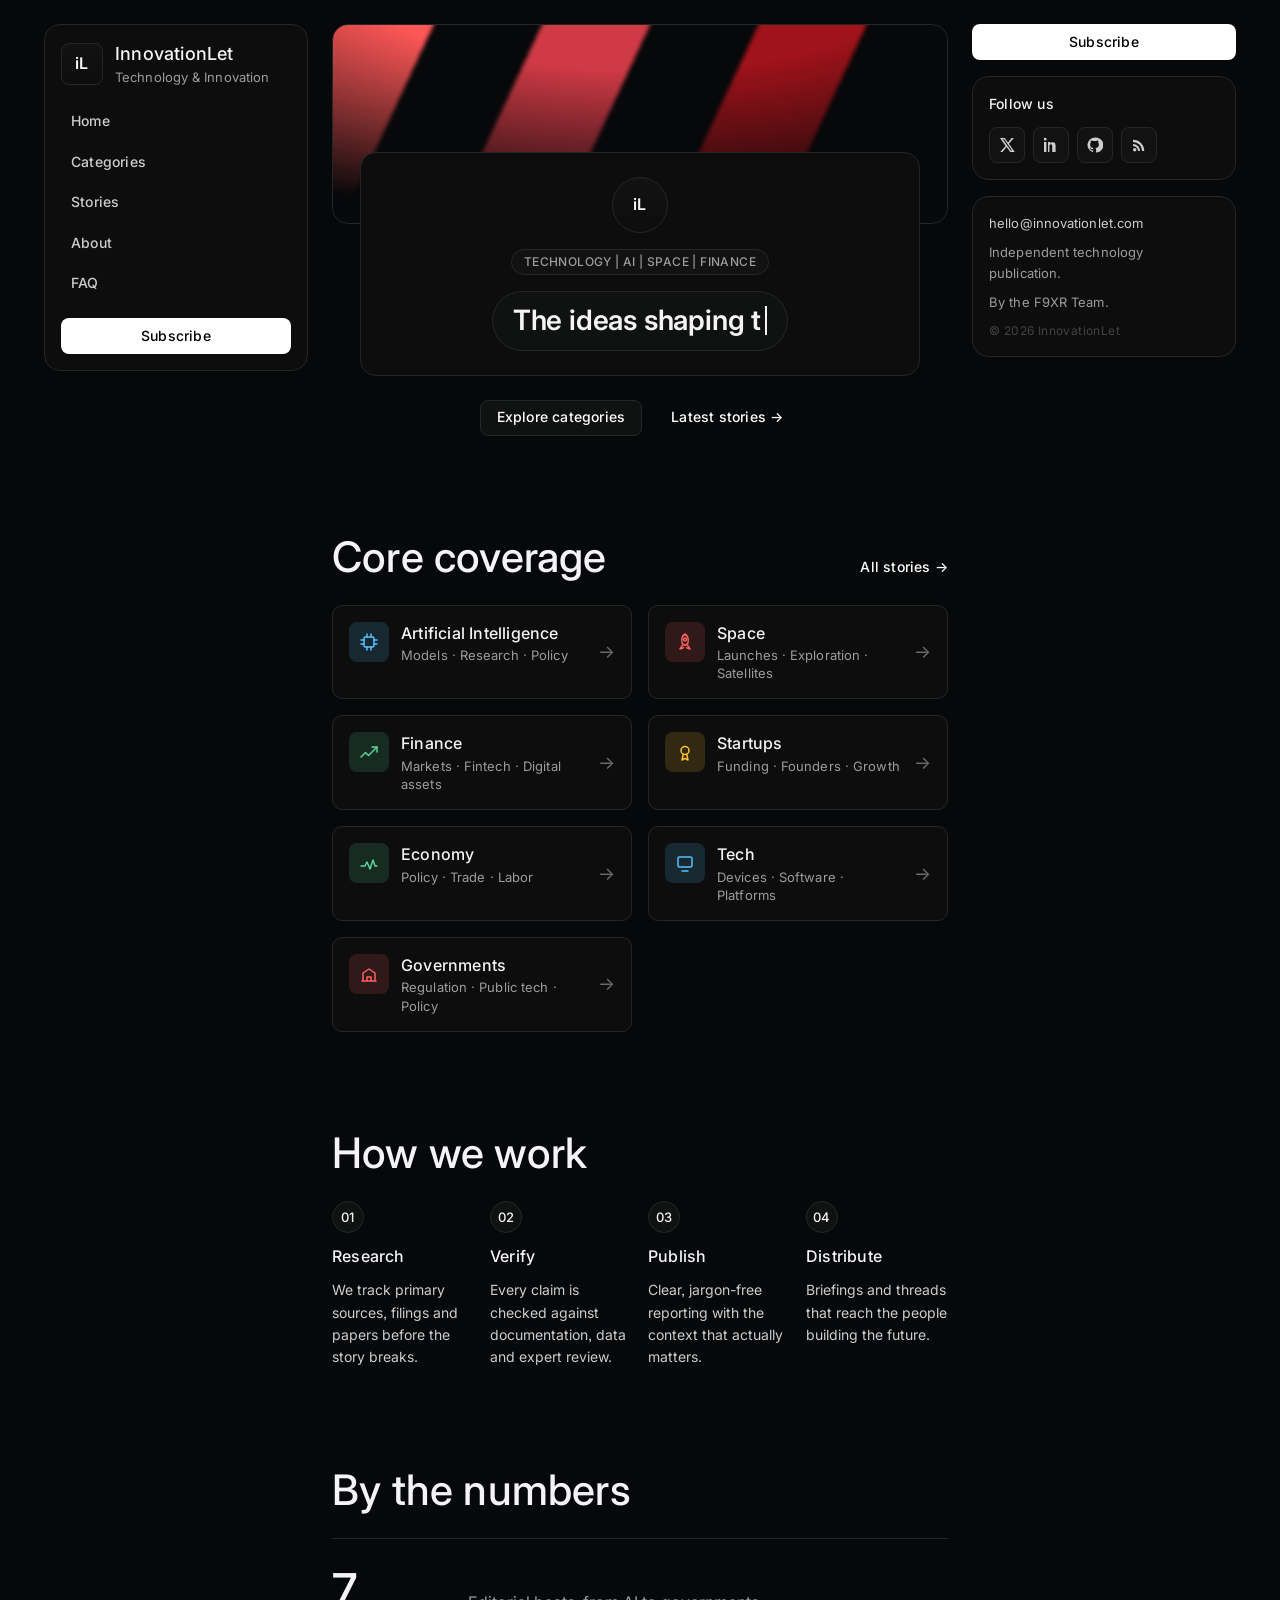
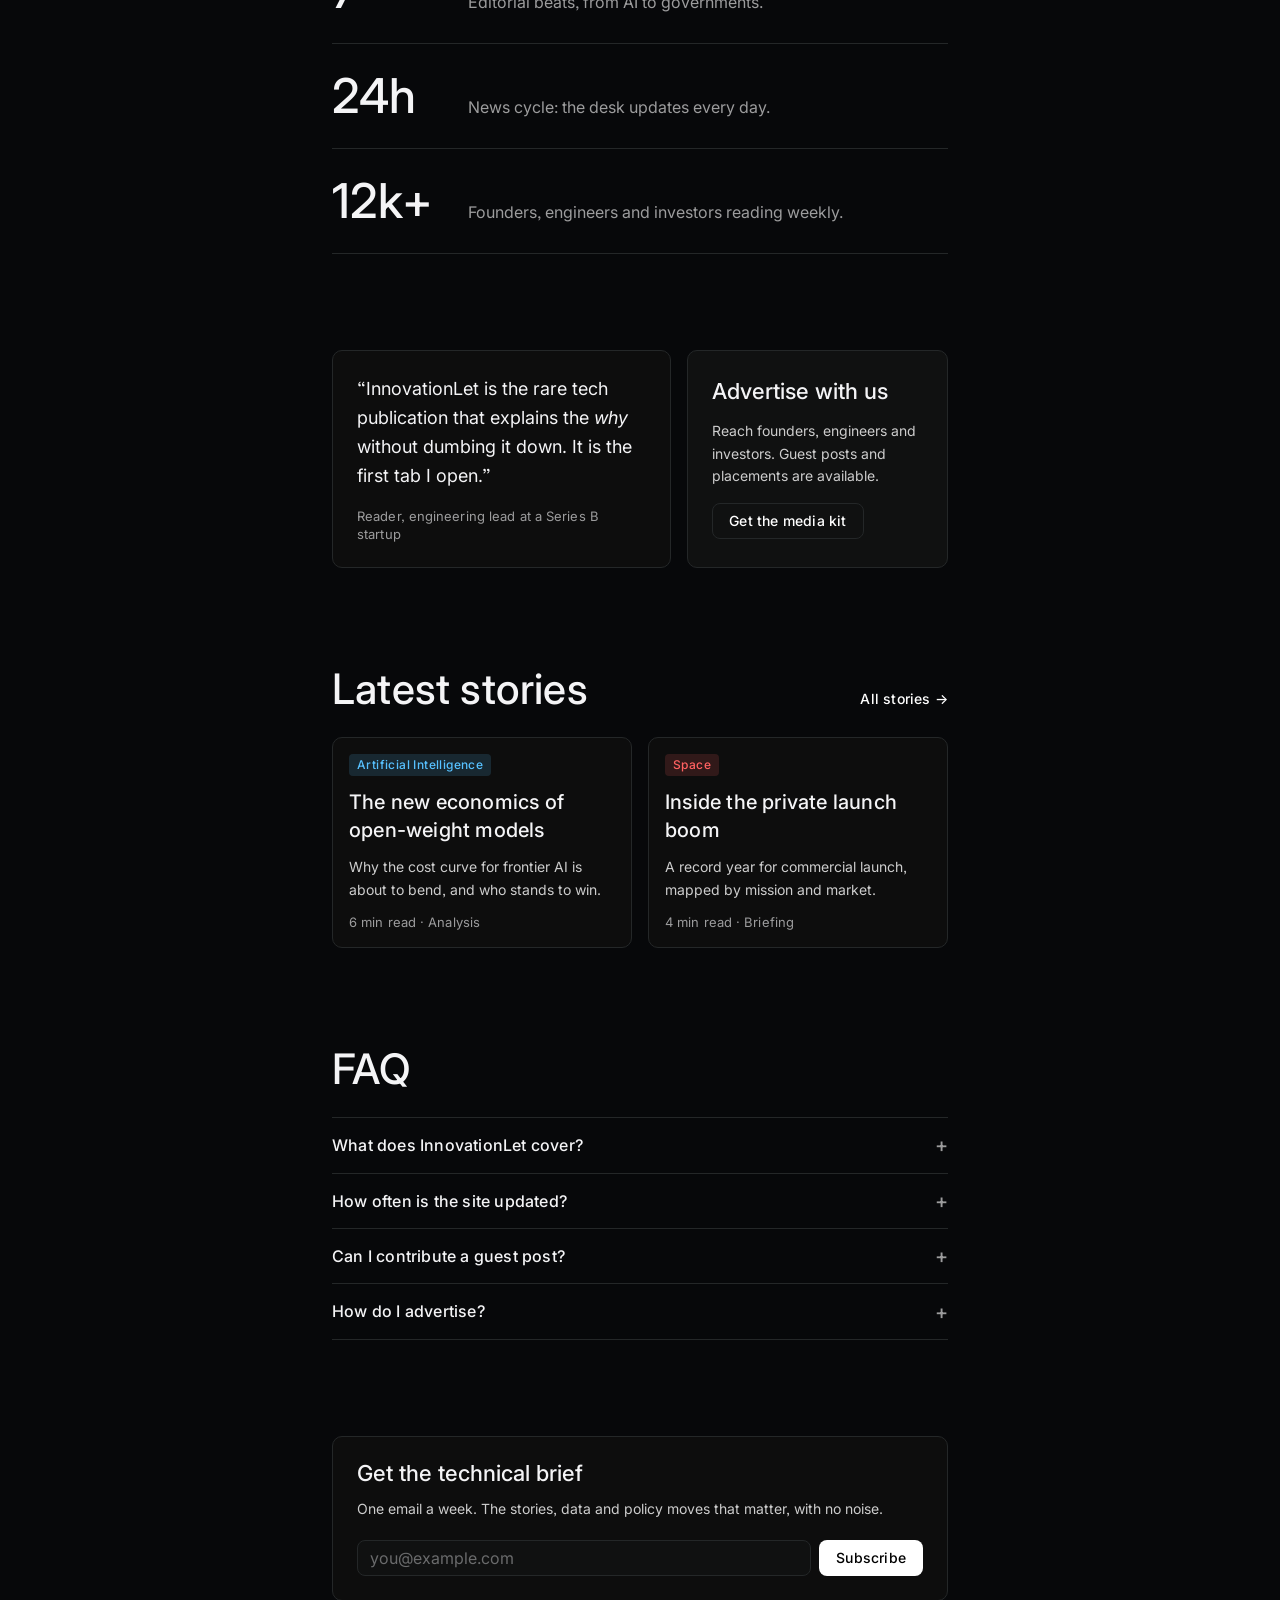
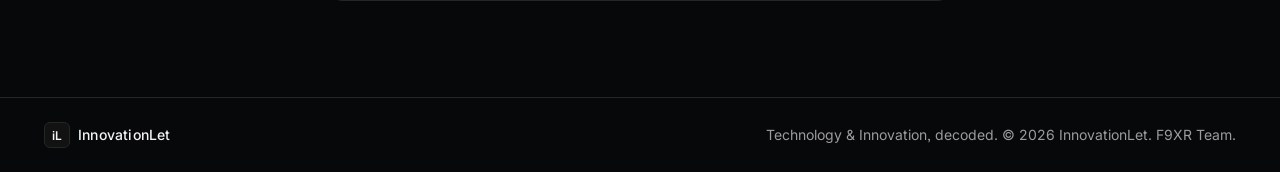
==== index.html @ 9b77375a "Add InnovationLet landing page, dark design system, and site assets" ====
<!DOCTYPE html>
<html lang="en">
<head>
	<meta charset="utf-8">
	<meta name="viewport" content="width=device-width, initial-scale=1">
	<title>InnovationLet | Technology &amp; Innovation, Decoded</title>
	<meta name="description" content="InnovationLet is an independent technology publication covering artificial intelligence, space, finance, startups, economy, tech and governments.">
	<link rel="preconnect" href="https://fonts.googleapis.com">
	<link rel="preconnect" href="https://fonts.gstatic.com" crossorigin>
	<link href="https://fonts.googleapis.com/css2?family=Inter:wght@400;500;600&display=swap" rel="stylesheet">
	<link rel="stylesheet" href="style.css">
</head>
<body>

<div class="wireframe" id="top">

	<!-- LEFT COLUMN -->
	<aside class="col col--left">
		<div class="col__inner">
			<section class="panel brand-card">
				<div class="brand-card__logo">
					<span class="brand-card__mark" aria-hidden="true">iL</span>
					<div>
						<h1 class="brand-card__name">InnovationLet</h1>
						<p class="brand-card__tag">Technology &amp; Innovation</p>
					</div>
				</div>
				<nav class="brand-nav" aria-label="Primary">
					<a href="#top">Home</a>
					<a href="#categories">Categories</a>
					<a href="#stories">Stories</a>
					<a href="#about">About</a>
					<a href="#faq">FAQ</a>
				</nav>
				<a class="btn btn--primary btn--block" href="#subscribe">Subscribe</a>
			</section>
		</div>
	</aside>

	<!-- CENTER COLUMN -->
	<main class="col col--center">

		<section class="hero" aria-label="Introduction">
			<div class="hero__stripe" aria-hidden="true"></div>
			<div class="hero__card">
				<span class="hero__avatar" aria-hidden="true">iL</span>
				<span class="pill pill--eyebrow"><span class="pill__text" id="pill-eyebrow"></span></span>
				<span class="pill pill--title"><span class="pill__text" id="pill-title"></span><span class="caret" aria-hidden="true"></span></span>
			</div>
			<div class="hero__actions">
				<a class="btn btn--tertiary" href="#categories">Explore categories</a>
				<a class="btn btn--secondary" href="#stories">Latest stories &rarr;</a>
			</div>
		</section>

		<section class="section" id="categories">
			<div class="section__head">
				<h2 class="section__title">Core coverage</h2>
				<a class="section__link" href="#stories">All stories &rarr;</a>
			</div>
			<div class="cat-grid">

				<a class="cat-card" href="/artificialintelligence">
					<span class="cat-card__icon" data-accent="blue" aria-hidden="true">
						<svg width="20" height="20" viewBox="0 0 20 20" fill="none" stroke="currentColor" stroke-width="1.5" stroke-linecap="round" stroke-linejoin="round"><rect x="5" y="5" width="10" height="10" rx="1.5"/><path d="M8 2v3M12 2v3M8 15v3M12 15v3M2 8h3M2 12h3M15 8h3M15 12h3"/></svg>
					</span>
					<span class="cat-card__body">
						<span class="cat-card__name">Artificial Intelligence</span>
						<span class="cat-card__meta">Models &middot; Research &middot; Policy</span>
					</span>
					<span class="cat-card__arrow" aria-hidden="true">&rarr;</span>
				</a>

				<a class="cat-card" href="/space">
					<span class="cat-card__icon" data-accent="red" aria-hidden="true">
						<svg width="20" height="20" viewBox="0 0 20 20" fill="none" stroke="currentColor" stroke-width="1.5" stroke-linecap="round" stroke-linejoin="round"><path d="M10 2c2.8 1.8 3.8 5.6 2.8 9.4L10 13.6 7.2 11.4C6.2 7.6 7.2 3.8 10 2z"/><path d="M7.5 13.2 5 17l3.4-1.2M12.5 13.2 15 17l-3.4-1.2"/><circle cx="10" cy="7.5" r="1.4"/></svg>
					</span>
					<span class="cat-card__body">
						<span class="cat-card__name">Space</span>
						<span class="cat-card__meta">Launches &middot; Exploration &middot; Satellites</span>
					</span>
					<span class="cat-card__arrow" aria-hidden="true">&rarr;</span>
				</a>

				<a class="cat-card" href="/finance">
					<span class="cat-card__icon" data-accent="green" aria-hidden="true">
						<svg width="20" height="20" viewBox="0 0 20 20" fill="none" stroke="currentColor" stroke-width="1.5" stroke-linecap="round" stroke-linejoin="round"><path d="M2 15l4.5-4.5 3 3L18 5"/><path d="M13 5h5v5"/></svg>
					</span>
					<span class="cat-card__body">
						<span class="cat-card__name">Finance</span>
						<span class="cat-card__meta">Markets &middot; Fintech &middot; Digital assets</span>
					</span>
					<span class="cat-card__arrow" aria-hidden="true">&rarr;</span>
				</a>

				<a class="cat-card" href="/startups">
					<span class="cat-card__icon" data-accent="yellow" aria-hidden="true">
						<svg width="20" height="20" viewBox="0 0 20 20" fill="none" stroke="currentColor" stroke-width="1.5" stroke-linecap="round" stroke-linejoin="round"><circle cx="10" cy="8.5" r="4"/><path d="M8.2 12.4 7 18l3-1.6L13 18l-1.2-5.6"/></svg>
					</span>
					<span class="cat-card__body">
						<span class="cat-card__name">Startups</span>
						<span class="cat-card__meta">Funding &middot; Founders &middot; Growth</span>
					</span>
					<span class="cat-card__arrow" aria-hidden="true">&rarr;</span>
				</a>

				<a class="cat-card" href="/ecomomy">
					<span class="cat-card__icon" data-accent="green" aria-hidden="true">
						<svg width="20" height="20" viewBox="0 0 20 20" fill="none" stroke="currentColor" stroke-width="1.5" stroke-linecap="round" stroke-linejoin="round"><path d="M2 13h4l2-4 3 7 3-9 2 6h2"/></svg>
					</span>
					<span class="cat-card__body">
						<span class="cat-card__name">Economy</span>
						<span class="cat-card__meta">Policy &middot; Trade &middot; Labor</span>
					</span>
					<span class="cat-card__arrow" aria-hidden="true">&rarr;</span>
				</a>

				<a class="cat-card" href="/tech">
					<span class="cat-card__icon" data-accent="blue" aria-hidden="true">
						<svg width="20" height="20" viewBox="0 0 20 20" fill="none" stroke="currentColor" stroke-width="1.5" stroke-linecap="round" stroke-linejoin="round"><rect x="3" y="4" width="14" height="10" rx="1.5"/><path d="M7 18h6"/></svg>
					</span>
					<span class="cat-card__body">
						<span class="cat-card__name">Tech</span>
						<span class="cat-card__meta">Devices &middot; Software &middot; Platforms</span>
					</span>
					<span class="cat-card__arrow" aria-hidden="true">&rarr;</span>
				</a>

				<a class="cat-card" href="/goverments">
					<span class="cat-card__icon" data-accent="red" aria-hidden="true">
						<svg width="20" height="20" viewBox="0 0 20 20" fill="none" stroke="currentColor" stroke-width="1.5" stroke-linecap="round" stroke-linejoin="round"><path d="M3 17h14M4 17V9l6-4 6 4v8M8 17v-4h4v4"/></svg>
					</span>
					<span class="cat-card__body">
						<span class="cat-card__name">Governments</span>
						<span class="cat-card__meta">Regulation &middot; Public tech &middot; Policy</span>
					</span>
					<span class="cat-card__arrow" aria-hidden="true">&rarr;</span>
				</a>

			</div>
		</section>

		<section class="section" id="about">
			<div class="section__head">
				<h2 class="section__title">How we work</h2>
			</div>
			<ol class="steps">
				<li>
					<span class="steps__n">01</span>
					<h3>Research</h3>
					<p>We track primary sources, filings and papers before the story breaks.</p>
				</li>
				<li>
					<span class="steps__n">02</span>
					<h3>Verify</h3>
					<p>Every claim is checked against documentation, data and expert review.</p>
				</li>
				<li>
					<span class="steps__n">03</span>
					<h3>Publish</h3>
					<p>Clear, jargon-free reporting with the context that actually matters.</p>
				</li>
				<li>
					<span class="steps__n">04</span>
					<h3>Distribute</h3>
					<p>Briefings and threads that reach the people building the future.</p>
				</li>
			</ol>
		</section>

		<section class="section">
			<div class="section__head">
				<h2 class="section__title">By the numbers</h2>
			</div>
			<div class="stats">
				<div class="stats__row">
					<span class="stats__num">7</span>
					<span class="stats__label">Editorial beats, from AI to governments.</span>
				</div>
				<div class="stats__row">
					<span class="stats__num">24h</span>
					<span class="stats__label">News cycle: the desk updates every day.</span>
				</div>
				<div class="stats__row">
					<span class="stats__num">12k+</span>
					<span class="stats__label">Founders, engineers and investors reading weekly.</span>
				</div>
			</div>
		</section>

		<section class="section">
			<div class="split">
				<figure class="quote-card">
					<blockquote>&ldquo;InnovationLet is the rare tech publication that explains the <em>why</em> without dumbing it down. It is the first tab I open.&rdquo;</blockquote>
					<figcaption>Reader, engineering lead at a Series B startup</figcaption>
				</figure>
				<div class="cta-card">
					<h3>Advertise with us</h3>
					<p>Reach founders, engineers and investors. Guest posts and placements are available.</p>
					<a class="btn btn--tertiary" href="mailto:hello@innovationlet.com">Get the media kit</a>
				</div>
			</div>
		</section>

		<section class="section" id="stories">
			<div class="section__head">
				<h2 class="section__title">Latest stories</h2>
				<a class="section__link" href="#top">All stories &rarr;</a>
			</div>
			<div class="post-grid">

				<a class="post-card" href="#stories">
					<span class="post-card__tag tag--blue">Artificial Intelligence</span>
					<h3>The new economics of open-weight models</h3>
					<p>Why the cost curve for frontier AI is about to bend, and who stands to win.</p>
					<span class="post-card__meta">6 min read &middot; Analysis</span>
				</a>

				<a class="post-card" href="#stories">
					<span class="post-card__tag tag--red">Space</span>
					<h3>Inside the private launch boom</h3>
					<p>A record year for commercial launch, mapped by mission and market.</p>
					<span class="post-card__meta">4 min read &middot; Briefing</span>
				</a>

			</div>
		</section>

		<section class="section" id="faq">
			<div class="section__head">
				<h2 class="section__title">FAQ</h2>
			</div>
			<div class="faq">
				<details>
					<summary>What does InnovationLet cover?</summary>
					<p>Seven beats: artificial intelligence, space, finance, startups, economy, tech and governments. Every story is filed under one of them.</p>
				</details>
				<details>
					<summary>How often is the site updated?</summary>
					<p>The desk publishes daily, with a longer weekly brief delivered to subscribers.</p>
				</details>
				<details>
					<summary>Can I contribute a guest post?</summary>
					<p>Yes. Pitch the editorial desk at hello@innovationlet.com and submissions are reviewed weekly.</p>
				</details>
				<details>
					<summary>How do I advertise?</summary>
					<p>Request the media kit and we will follow up with placements, audience data and rates.</p>
				</details>
			</div>
		</section>

		<section class="section" id="subscribe">
			<div class="newsletter">
				<h3>Get the technical brief</h3>
				<p>One email a week. The stories, data and policy moves that matter, with no noise.</p>
				<form class="newsletter__form" action="#" method="post">
					<input class="input" type="email" name="email" placeholder="you@example.com" aria-label="Email address" required>
					<button class="btn btn--primary" type="submit">Subscribe</button>
				</form>
			</div>
		</section>

	</main>

	<!-- RIGHT COLUMN -->
	<aside class="col col--right">
		<div class="col__inner">
			<a class="btn btn--primary btn--block" href="#subscribe">Subscribe</a>

			<section class="panel follow-card">
				<h3>Follow us</h3>
				<div class="socials">
					<a href="#" aria-label="X">
						<svg width="16" height="16" viewBox="0 0 16 16" fill="currentColor"><path d="M12.6 1h2.3L9.9 6.7 15.8 15h-4.6l-3.6-4.9L3.5 15H1.2l5.4-6.1L1 1h4.7l3.3 4.5L12.6 1zm-.8 12.6h1.3L5.2 2.3H3.8l8 11.3z"/></svg>
					</a>
					<a href="#" aria-label="LinkedIn">
						<svg width="16" height="16" viewBox="0 0 16 16" fill="currentColor"><path d="M3.6 2.2a1.4 1.4 0 1 1-2.8 0 1.4 1.4 0 0 1 2.8 0zM1 5h2.4v10H1V5zm4 0h2.3v1.4h.1c.3-.6 1.1-1.2 2.3-1.2 2.5 0 2.9 1.6 2.9 3.7V15H9.2V9.4c0-1 0-2.2-1.3-2.2s-1.5 1-1.5 2.1V15H5V5z"/></svg>
					</a>
					<a href="#" aria-label="GitHub">
						<svg width="16" height="16" viewBox="0 0 16 16" fill="currentColor"><path d="M8 .5a7.5 7.5 0 0 0-2.4 14.6c.4.1.5-.2.5-.4v-1.4c-2.1.5-2.6-1-2.6-1-.3-.9-.8-1.1-.8-1.1-.7-.5 0-.5 0-.5.7 0 1.1.7 1.1.7.7 1.2 1.8.8 2.2.6.1-.5.3-.8.5-1-1.7-.2-3.4-.8-3.4-3.6 0-.8.3-1.5.7-2 0-.2-.3-.9.1-2 0 0 .7-.2 2.2.7a5.2 5.2 0 0 1 2.8 0c1.5-.9 2.2-.7 2.2-.7.4 1.1.1 1.8.1 2 .4.5.7 1.2.7 2 0 2.8-1.7 3.4-3.4 3.6.3.3.6.9.6 1.7v2.5c0 .2.1.5.5.4A7.5 7.5 0 0 0 8 .5z"/></svg>
					</a>
					<a href="#" aria-label="RSS">
						<svg width="16" height="16" viewBox="0 0 16 16" fill="currentColor"><path d="M2 2.8a11.2 11.2 0 0 1 11.2 11.2h-2.1A9.1 9.1 0 0 0 2 4.9V2.8zm0 4.1A7.3 7.3 0 0 1 9.1 14H7A5.2 5.2 0 0 0 2 8.9V6.9zM3.7 11a1.7 1.7 0 1 1 0 3.4 1.7 1.7 0 0 1 0-3.4z"/></svg>
					</a>
				</div>
			</section>

			<section class="panel info-card">
				<p><a href="mailto:hello@innovationlet.com">hello@innovationlet.com</a></p>
				<p>Independent technology publication.</p>
				<p>By the F9XR Team.</p>
				<p class="credits">&copy; 2026 InnovationLet</p>
			</section>
		</div>
	</aside>

</div>

<footer class="site-foot">
	<div class="site-foot__row">
		<span class="brand-inline"><b aria-hidden="true">iL</b> InnovationLet</span>
		<span>Technology &amp; Innovation, decoded. &copy; 2026 InnovationLet. F9XR Team.</span>
	</div>
</footer>

<script>
(function () {
	var eyebrow = document.getElementById("pill-eyebrow");
	var title = document.getElementById("pill-title");
	if (!eyebrow || !title) return;

	function type(el, text, speed) {
		return new Promise(function (resolve) {
			var i = 0;
			(function step() {
				el.textContent = text.slice(0, ++i);
				if (i < text.length) {
					setTimeout(step, speed);
				} else {
					resolve();
				}
			})();
		});
	}

	var scripts = [
		[eyebrow, "Technology | AI | Space | Finance", 34],
		[title, "The ideas shaping tomorrow, decoded.", 44]
	];

	var reduced = window.matchMedia("(prefers-reduced-motion: reduce)").matches;

	if (reduced) {
		eyebrow.textContent = scripts[0][1];
		title.textContent = scripts[1][1];
		return;
	}

	(function run(i) {
		if (i >= scripts.length) return;
		type(scripts[i][0], scripts[i][1], scripts[i][2]).then(function () {
			run(i + 1);
		});
	})(0);
})();
</script>

</body>
</html>
---- style.css ----
/* ==========================================================================
   InnovationLet — 3-column wireframe, recoloured to the DESIGN.md system.
   Dark-only. Surface ladder + hairlines carry depth (no drop shadows).
   Inter with ss03 enabled site-wide.
   ========================================================================== */

:root {
	/* Brand & accent */
	--primary: #ffffff;
	--primary-pressed: #e8e8e8;
	--on-primary: #000000;

	/* Surface ladder */
	--canvas: #07080a;
	--surface: #0d0d0d;
	--surface-elevated: #101111;
	--surface-card: #121212;
	--button-fg: #18191a;

	/* Lines */
	--hairline: #242728;
	--hairline-soft: rgba(255, 255, 255, 0.08);
	--hairline-strong: rgba(255, 255, 255, 0.16);

	/* Text */
	--ink: #f4f4f6;
	--body: #cdcdcd;
	--charcoal: #d3d3d4;
	--mute: #9c9c9d;
	--ash: #6a6b6c;
	--stone: #434345;
	--on-dark: #ffffff;
	--on-dark-mute: rgba(255, 255, 255, 0.72);

	/* Semantic accents (illustrations only) */
	--accent-blue: #57c1ff;
	--accent-blue-soft: rgba(87, 193, 255, 0.15);
	--accent-red: #ff6161;
	--accent-red-soft: rgba(255, 97, 97, 0.15);
	--accent-green: #59d499;
	--accent-green-soft: rgba(89, 212, 153, 0.15);
	--accent-yellow: #ffc533;
	--accent-yellow-soft: rgba(255, 197, 51, 0.15);

	/* Gradients */
	--stripe-start: #ff5757;
	--stripe-end: #a1131a;
	--key-bg-start: #121212;
	--key-bg-end: #0d0d0d;

	/* Radius */
	--r-xs: 4px;
	--r-sm: 6px;
	--r-md: 8px;
	--r-lg: 10px;
	--r-xl: 16px;
	--r-full: 9999px;

	/* Spacing */
	--s-xxs: 2px;
	--s-xs: 4px;
	--s-sm: 8px;
	--s-md: 12px;
	--s-lg: 16px;
	--s-xl: 24px;
	--s-xxl: 32px;
	--s-section: 96px;

	--max: 1240px;
	--ss03: "calt", "kern", "liga", "ss03";
}

*,
*::before,
*::after {
	box-sizing: border-box;
}

html {
	scroll-behavior: smooth;
}

body {
	margin: 0;
	background: var(--canvas);
	color: var(--body);
	font-family: "Inter", system-ui, -apple-system, "Segoe UI", Roboto, sans-serif;
	font-size: 16px;
	font-weight: 400;
	line-height: 1.6;
	font-feature-settings: var(--ss03);
	-webkit-font-smoothing: antialiased;
	text-rendering: optimizeLegibility;
}

img,
svg {
	display: block;
	max-width: 100%;
}

a {
	color: inherit;
}

::selection {
	background: var(--primary);
	color: var(--on-primary);
}

/* --------------------------------------------------------------------------
   Wireframe grid
   -------------------------------------------------------------------------- */
.wireframe {
	max-width: var(--max);
	margin: 0 auto;
	padding: var(--s-xl) 24px 0;
	display: grid;
	grid-template-columns: 264px minmax(0, 1fr) 264px;
	gap: var(--s-xl);
	align-items: start;
}

.col__inner {
	position: sticky;
	top: var(--s-xl);
	display: flex;
	flex-direction: column;
	gap: var(--s-lg);
}

.panel {
	background: var(--surface);
	border: 1px solid var(--hairline);
	border-radius: var(--r-xl);
	padding: var(--s-lg);
}

/* --------------------------------------------------------------------------
   Buttons
   -------------------------------------------------------------------------- */
.btn {
	display: inline-flex;
	align-items: center;
	justify-content: center;
	gap: var(--s-sm);
	height: 36px;
	padding: 8px 16px;
	border: 1px solid transparent;
	border-radius: var(--r-md);
	font-family: inherit;
	font-size: 14px;
	font-weight: 500;
	line-height: 1.6;
	letter-spacing: 0.2px;
	text-decoration: none;
	cursor: pointer;
	transition: background 0.15s ease, border-color 0.15s ease, color 0.15s ease;
}

.btn--primary {
	background: var(--primary);
	color: var(--on-primary);
}

.btn--primary:hover {
	background: var(--primary-pressed);
}

.btn--secondary {
	background: transparent;
	color: var(--on-dark);
}

.btn--secondary:hover {
	background: var(--surface-elevated);
}

.btn--tertiary {
	background: var(--surface-elevated);
	color: var(--on-dark);
	border-color: var(--hairline);
}

.btn--tertiary:hover {
	border-color: var(--hairline-strong);
}

.btn--block {
	width: 100%;
}

/* --------------------------------------------------------------------------
   Left column — brand card
   -------------------------------------------------------------------------- */
.brand-card {
	display: flex;
	flex-direction: column;
	gap: var(--s-lg);
}

.brand-card__logo {
	display: flex;
	align-items: center;
	gap: var(--s-md);
}

.brand-card__mark {
	flex: 0 0 auto;
	width: 42px;
	height: 42px;
	border-radius: var(--r-md);
	background: linear-gradient(180deg, var(--key-bg-start), var(--key-bg-end));
	border: 1px solid var(--hairline);
	display: grid;
	place-items: center;
	color: var(--ink);
	font-size: 16px;
	font-weight: 600;
	letter-spacing: 0.2px;
}

.brand-card__name {
	margin: 0;
	color: var(--ink);
	font-size: 18px;
	font-weight: 500;
	line-height: 1.4;
	letter-spacing: 0.2px;
}

.brand-card__tag {
	margin: 2px 0 0;
	color: var(--mute);
	font-size: 13px;
	line-height: 1.4;
	letter-spacing: 0.1px;
}

.brand-nav {
	display: flex;
	flex-direction: column;
	gap: var(--s-xxs);
}

.brand-nav a {
	padding: 8px 10px;
	border-radius: var(--r-sm);
	color: var(--body);
	font-size: 14px;
	font-weight: 500;
	line-height: 1.6;
	letter-spacing: 0.2px;
	text-decoration: none;
	transition: background 0.15s ease, color 0.15s ease;
}

.brand-nav a:hover {
	background: var(--surface-card);
	color: var(--on-dark);
}

/* --------------------------------------------------------------------------
   Hero
   -------------------------------------------------------------------------- */
.hero {
	display: flex;
	flex-direction: column;
}

.hero__stripe {
	height: 200px;
	border-radius: var(--r-xl);
	border: 1px solid var(--hairline);
	background: var(--canvas);
	position: relative;
	overflow: hidden;
}

.hero__stripe::before {
	content: "";
	position: absolute;
	inset: -40% -10%;
	background: linear-gradient(
		115deg,
		transparent 8%,
		var(--stripe-start) 8% 22%,
		transparent 22% 34%,
		#cf3a45 34% 46%,
		transparent 46% 58%,
		var(--stripe-end) 58% 70%,
		transparent 70%
	);
	filter: blur(2px);
	-webkit-mask-image: radial-gradient(120% 100% at 50% 0%, #000 35%, transparent 78%);
	mask-image: radial-gradient(120% 100% at 50% 0%, #000 35%, transparent 78%);
}

.hero__card {
	position: relative;
	margin: -72px auto 0;
	width: min(560px, 100%);
	background: var(--surface);
	border: 1px solid var(--hairline);
	border-radius: var(--r-xl);
	padding: var(--s-xl);
	display: flex;
	flex-direction: column;
	align-items: center;
	gap: var(--s-lg);
	text-align: center;
}

.hero__avatar {
	width: 56px;
	height: 56px;
	border-radius: var(--r-full);
	background: linear-gradient(180deg, var(--key-bg-start), var(--key-bg-end));
	border: 1px solid var(--hairline);
	display: grid;
	place-items: center;
	color: var(--ink);
	font-size: 16px;
	font-weight: 600;
	letter-spacing: 0.2px;
}

.pill {
	display: inline-flex;
	align-items: center;
	border: 1px solid var(--hairline);
	border-radius: var(--r-full);
	font-feature-settings: var(--ss03);
}

.pill--eyebrow {
	height: 26px;
	padding: 2px 12px;
	background: var(--surface-card);
	color: var(--mute);
	font-size: 12px;
	font-weight: 500;
	line-height: 1.5;
	letter-spacing: 0.4px;
	text-transform: uppercase;
}

.pill--title {
	min-height: 56px;
	max-width: 100%;
	padding: 12px 20px;
	background: var(--surface-elevated);
	color: var(--ink);
	font-size: clamp(20px, 2.6vw, 28px);
	font-weight: 600;
	line-height: 1.2;
	letter-spacing: -0.2px;
	justify-content: center;
}

.caret {
	display: inline-block;
	width: 2px;
	height: 1.05em;
	margin-left: 4px;
	background: var(--ink);
	vertical-align: -0.18em;
	animation: blink 1s steps(1) infinite;
}

@keyframes blink {
	50% {
		opacity: 0;
	}
}

.hero__actions {
	display: flex;
	flex-wrap: wrap;
	justify-content: center;
	gap: var(--s-md);
	margin-top: var(--s-xl);
}

/* --------------------------------------------------------------------------
   Sections
   -------------------------------------------------------------------------- */
.section {
	padding-top: var(--s-section);
}

.section__head {
	display: flex;
	align-items: baseline;
	justify-content: space-between;
	gap: var(--s-lg);
	margin-bottom: var(--s-xl);
}

.section__title {
	margin: 0;
	color: var(--ink);
	font-size: clamp(30px, 4vw, 42px);
	font-weight: 500;
	line-height: 1.17;
	letter-spacing: 0.2px;
}

.section__link {
	color: var(--on-dark);
	font-size: 14px;
	font-weight: 500;
	line-height: 1.6;
	letter-spacing: 0.2px;
	text-decoration: none;
	white-space: nowrap;
}

.section__link:hover {
	color: var(--on-dark-mute);
}

/* Category grid */
.cat-grid {
	display: grid;
	grid-template-columns: repeat(2, minmax(0, 1fr));
	gap: var(--s-lg);
}

.cat-card {
	display: flex;
	align-items: flex-start;
	gap: var(--s-md);
	padding: var(--s-lg);
	background: var(--surface);
	border: 1px solid var(--hairline);
	border-radius: var(--r-lg);
	text-decoration: none;
	transition: border-color 0.15s ease, background 0.15s ease;
}

.cat-card:hover {
	border-color: var(--hairline-strong);
	background: var(--surface-elevated);
}

.cat-card__icon {
	flex: 0 0 auto;
	width: 40px;
	height: 40px;
	border-radius: var(--r-md);
	display: grid;
	place-items: center;
}

.cat-card__icon[data-accent="blue"] {
	background: var(--accent-blue-soft);
	color: var(--accent-blue);
}

.cat-card__icon[data-accent="red"] {
	background: var(--accent-red-soft);
	color: var(--accent-red);
}

.cat-card__icon[data-accent="green"] {
	background: var(--accent-green-soft);
	color: var(--accent-green);
}

.cat-card__icon[data-accent="yellow"] {
	background: var(--accent-yellow-soft);
	color: var(--accent-yellow);
}

.cat-card__body {
	display: flex;
	flex-direction: column;
	gap: var(--s-xxs);
	min-width: 0;
}

.cat-card__name {
	color: var(--ink);
	font-size: 16px;
	font-weight: 500;
	line-height: 1.4;
	letter-spacing: 0.2px;
}

.cat-card__meta {
	color: var(--mute);
	font-size: 13px;
	line-height: 1.4;
	letter-spacing: 0.1px;
}

.cat-card__arrow {
	margin-left: auto;
	align-self: center;
	color: var(--ash);
	font-size: 18px;
	line-height: 1;
	transition: transform 0.15s ease, color 0.15s ease;
}

.cat-card:hover .cat-card__arrow {
	color: var(--on-dark);
	transform: translateX(3px);
}

/* Steps */
.steps {
	list-style: none;
	margin: 0;
	padding: 0;
	display: grid;
	grid-template-columns: repeat(4, minmax(0, 1fr));
	gap: var(--s-lg);
}

.steps li {
	display: flex;
	flex-direction: column;
	gap: var(--s-md);
}

.steps__n {
	width: 32px;
	height: 32px;
	border-radius: var(--r-full);
	background: var(--surface-elevated);
	border: 1px solid var(--hairline);
	display: grid;
	place-items: center;
	color: var(--ink);
	font-size: 13px;
	font-weight: 500;
	line-height: 1.4;
	letter-spacing: 0.1px;
}

.steps h3 {
	margin: 0;
	color: var(--ink);
	font-size: 16px;
	font-weight: 500;
	line-height: 1.4;
	letter-spacing: 0.2px;
}

.steps p {
	margin: 0;
	color: var(--body);
	font-size: 14px;
	line-height: 1.6;
}

/* Stats */
.stats {
	display: flex;
	flex-direction: column;
	border-top: 1px solid var(--hairline);
}

.stats__row {
	display: flex;
	align-items: baseline;
	gap: var(--s-lg);
	padding: var(--s-xl) 0;
	border-bottom: 1px solid var(--hairline);
}

.stats__num {
	min-width: 120px;
	color: var(--ink);
	font-size: clamp(32px, 5vw, 48px);
	font-weight: 500;
	line-height: 1.17;
	letter-spacing: 0.2px;
}

.stats__label {
	color: var(--mute);
	font-size: 16px;
	line-height: 1.6;
}

/* Split: quote + CTA */
.split {
	display: grid;
	grid-template-columns: 1.3fr 1fr;
	gap: var(--s-lg);
	align-items: stretch;
}

.quote-card {
	margin: 0;
	display: flex;
	flex-direction: column;
	gap: var(--s-lg);
	padding: var(--s-xl);
	background: var(--surface);
	border: 1px solid var(--hairline);
	border-radius: var(--r-lg);
}

.quote-card blockquote {
	margin: 0;
	color: var(--ink);
	font-size: 18px;
	font-weight: 400;
	line-height: 1.6;
}

.quote-card figcaption {
	color: var(--mute);
	font-size: 13px;
	line-height: 1.4;
	letter-spacing: 0.1px;
}

.cta-card {
	display: flex;
	flex-direction: column;
	justify-content: center;
	gap: var(--s-lg);
	padding: var(--s-xl);
	background: var(--surface-elevated);
	border: 1px solid var(--hairline);
	border-radius: var(--r-lg);
}

.cta-card h3 {
	margin: 0;
	color: var(--ink);
	font-size: 22px;
	font-weight: 500;
	line-height: 1.15;
}

.cta-card p {
	margin: 0;
	color: var(--body);
	font-size: 14px;
	line-height: 1.6;
}

.cta-card .btn {
	align-self: flex-start;
}

/* Posts */
.post-grid {
	display: grid;
	grid-template-columns: repeat(2, minmax(0, 1fr));
	gap: var(--s-lg);
}

.post-card {
	display: flex;
	flex-direction: column;
	gap: var(--s-md);
	padding: var(--s-lg);
	background: var(--surface);
	border: 1px solid var(--hairline);
	border-radius: var(--r-lg);
	text-decoration: none;
	transition: border-color 0.15s ease, background 0.15s ease;
}

.post-card:hover {
	border-color: var(--hairline-strong);
	background: var(--surface-elevated);
}

.post-card__tag {
	align-self: flex-start;
	padding: 2px 8px;
	border-radius: var(--r-xs);
	font-size: 12px;
	font-weight: 500;
	line-height: 1.5;
	letter-spacing: 0.4px;
}

.tag--blue {
	background: var(--accent-blue-soft);
	color: var(--accent-blue);
}

.tag--red {
	background: var(--accent-red-soft);
	color: var(--accent-red);
}

.tag--green {
	background: var(--accent-green-soft);
	color: var(--accent-green);
}

.tag--yellow {
	background: var(--accent-yellow-soft);
	color: var(--accent-yellow);
}

.post-card h3 {
	margin: 0;
	color: var(--ink);
	font-size: 20px;
	font-weight: 500;
	line-height: 1.4;
	letter-spacing: 0.2px;
}

.post-card p {
	margin: 0;
	color: var(--body);
	font-size: 14px;
	line-height: 1.6;
}

.post-card__meta {
	margin-top: auto;
	color: var(--mute);
	font-size: 13px;
	line-height: 1.4;
	letter-spacing: 0.1px;
}

/* FAQ */
.faq {
	display: flex;
	flex-direction: column;
	border-top: 1px solid var(--hairline);
}

.faq details {
	border-bottom: 1px solid var(--hairline);
}

.faq summary {
	list-style: none;
	cursor: pointer;
	display: flex;
	align-items: center;
	justify-content: space-between;
	gap: var(--s-lg);
	padding: var(--s-lg) 0;
	color: var(--ink);
	font-size: 16px;
	font-weight: 500;
	line-height: 1.4;
	letter-spacing: 0.2px;
}

.faq summary::-webkit-details-marker {
	display: none;
}

.faq summary::after {
	content: "+";
	color: var(--mute);
	font-size: 20px;
	line-height: 1;
	transition: transform 0.2s ease-in-out;
}

.faq details[open] summary::after {
	transform: rotate(45deg);
}

.faq p {
	margin: 0 0 var(--s-lg);
	max-width: 70ch;
	color: var(--body);
	font-size: 14px;
	line-height: 1.6;
}

/* Newsletter */
.newsletter {
	display: flex;
	flex-direction: column;
	gap: var(--s-md);
	padding: var(--s-xl);
	background: var(--surface);
	border: 1px solid var(--hairline);
	border-radius: var(--r-lg);
}

.newsletter h3 {
	margin: 0;
	color: var(--ink);
	font-size: 22px;
	font-weight: 500;
	line-height: 1.15;
}

.newsletter p {
	margin: 0;
	color: var(--body);
	font-size: 14px;
	line-height: 1.6;
}

.newsletter__form {
	display: flex;
	gap: var(--s-sm);
	margin-top: var(--s-sm);
}

.input {
	flex: 1;
	min-width: 0;
	height: 36px;
	padding: 8px 12px;
	background: var(--surface-elevated);
	border: 1px solid var(--hairline);
	border-radius: var(--r-md);
	color: var(--on-dark);
	font-family: inherit;
	font-size: 16px;
	line-height: 1.6;
	transition: border-color 0.15s ease;
}

.input::placeholder {
	color: var(--ash);
}

.input:focus {
	outline: none;
	border-color: var(--hairline-strong);
}

/* --------------------------------------------------------------------------
   Right column — follow / info
   -------------------------------------------------------------------------- */
.follow-card h3 {
	margin: 0 0 var(--s-md);
	color: var(--ink);
	font-size: 14px;
	font-weight: 500;
	line-height: 1.6;
	letter-spacing: 0.2px;
}

.socials {
	display: flex;
	gap: var(--s-sm);
}

.socials a {
	width: 36px;
	height: 36px;
	border-radius: var(--r-md);
	background: var(--surface-card);
	border: 1px solid var(--hairline);
	display: grid;
	place-items: center;
	color: var(--body);
	transition: color 0.15s ease, border-color 0.15s ease;
}

.socials a:hover {
	color: var(--on-dark);
	border-color: var(--hairline-strong);
}

.info-card p {
	margin: 0 0 var(--s-sm);
	color: var(--mute);
	font-size: 13px;
	line-height: 1.6;
	letter-spacing: 0.1px;
}

.info-card p:last-child {
	margin-bottom: 0;
}

.info-card a {
	color: var(--body);
	text-decoration: none;
}

.info-card a:hover {
	color: var(--on-dark);
}

.credits {
	color: var(--stone) !important;
	font-size: 12px !important;
	letter-spacing: 0.4px !important;
}

/* --------------------------------------------------------------------------
   Footer bar
   -------------------------------------------------------------------------- */
.site-foot {
	margin-top: var(--s-section);
	border-top: 1px solid var(--hairline);
}

.site-foot__row {
	max-width: var(--max);
	margin: 0 auto;
	padding: var(--s-xl) 24px;
	display: flex;
	align-items: center;
	justify-content: space-between;
	gap: var(--s-lg);
	color: var(--mute);
	font-size: 14px;
	line-height: 1.6;
}

.brand-inline {
	display: inline-flex;
	align-items: center;
	gap: var(--s-sm);
	color: var(--ink);
	font-size: 14px;
	font-weight: 500;
	letter-spacing: 0.2px;
}

.brand-inline b {
	display: grid;
	place-items: center;
	width: 26px;
	height: 26px;
	border-radius: var(--r-sm);
	background: var(--surface-card);
	border: 1px solid var(--hairline);
	font-size: 12px;
	font-weight: 600;
}

/* --------------------------------------------------------------------------
   Responsive
   -------------------------------------------------------------------------- */
@media (max-width: 1024px) {
	.wireframe {
		grid-template-columns: minmax(0, 1fr);
		gap: var(--s-lg);
	}

	.col__inner {
		position: static;
	}

	.col--right {
		order: 3;
	}

	.split {
		grid-template-columns: minmax(0, 1fr);
	}

	.steps {
		grid-template-columns: repeat(2, minmax(0, 1fr));
	}
}

@media (max-width: 768px) {
	.cat-grid,
	.post-grid {
		grid-template-columns: minmax(0, 1fr);
	}

	.section {
		padding-top: 64px;
	}

	.newsletter__form {
		flex-direction: column;
	}

	.newsletter__form .input,
	.newsletter__form .btn {
		width: 100%;
	}
}

@media (max-width: 480px) {
	.wireframe {
		padding: var(--s-lg) 16px 0;
	}

	.steps {
		grid-template-columns: minmax(0, 1fr);
	}

	.section {
		padding-top: 48px;
	}

	.hero__stripe {
		height: 140px;
	}

	.hero__card {
		margin-top: -56px;
		padding: var(--s-lg);
	}

	.stats__num {
		min-width: 80px;
	}

	.site-foot__row {
		flex-direction: column;
		align-items: flex-start;
		gap: var(--s-sm);
	}
}

@media (prefers-reduced-motion: reduce) {
	html {
		scroll-behavior: auto;
	}

	.caret {
		animation: none;
	}
}
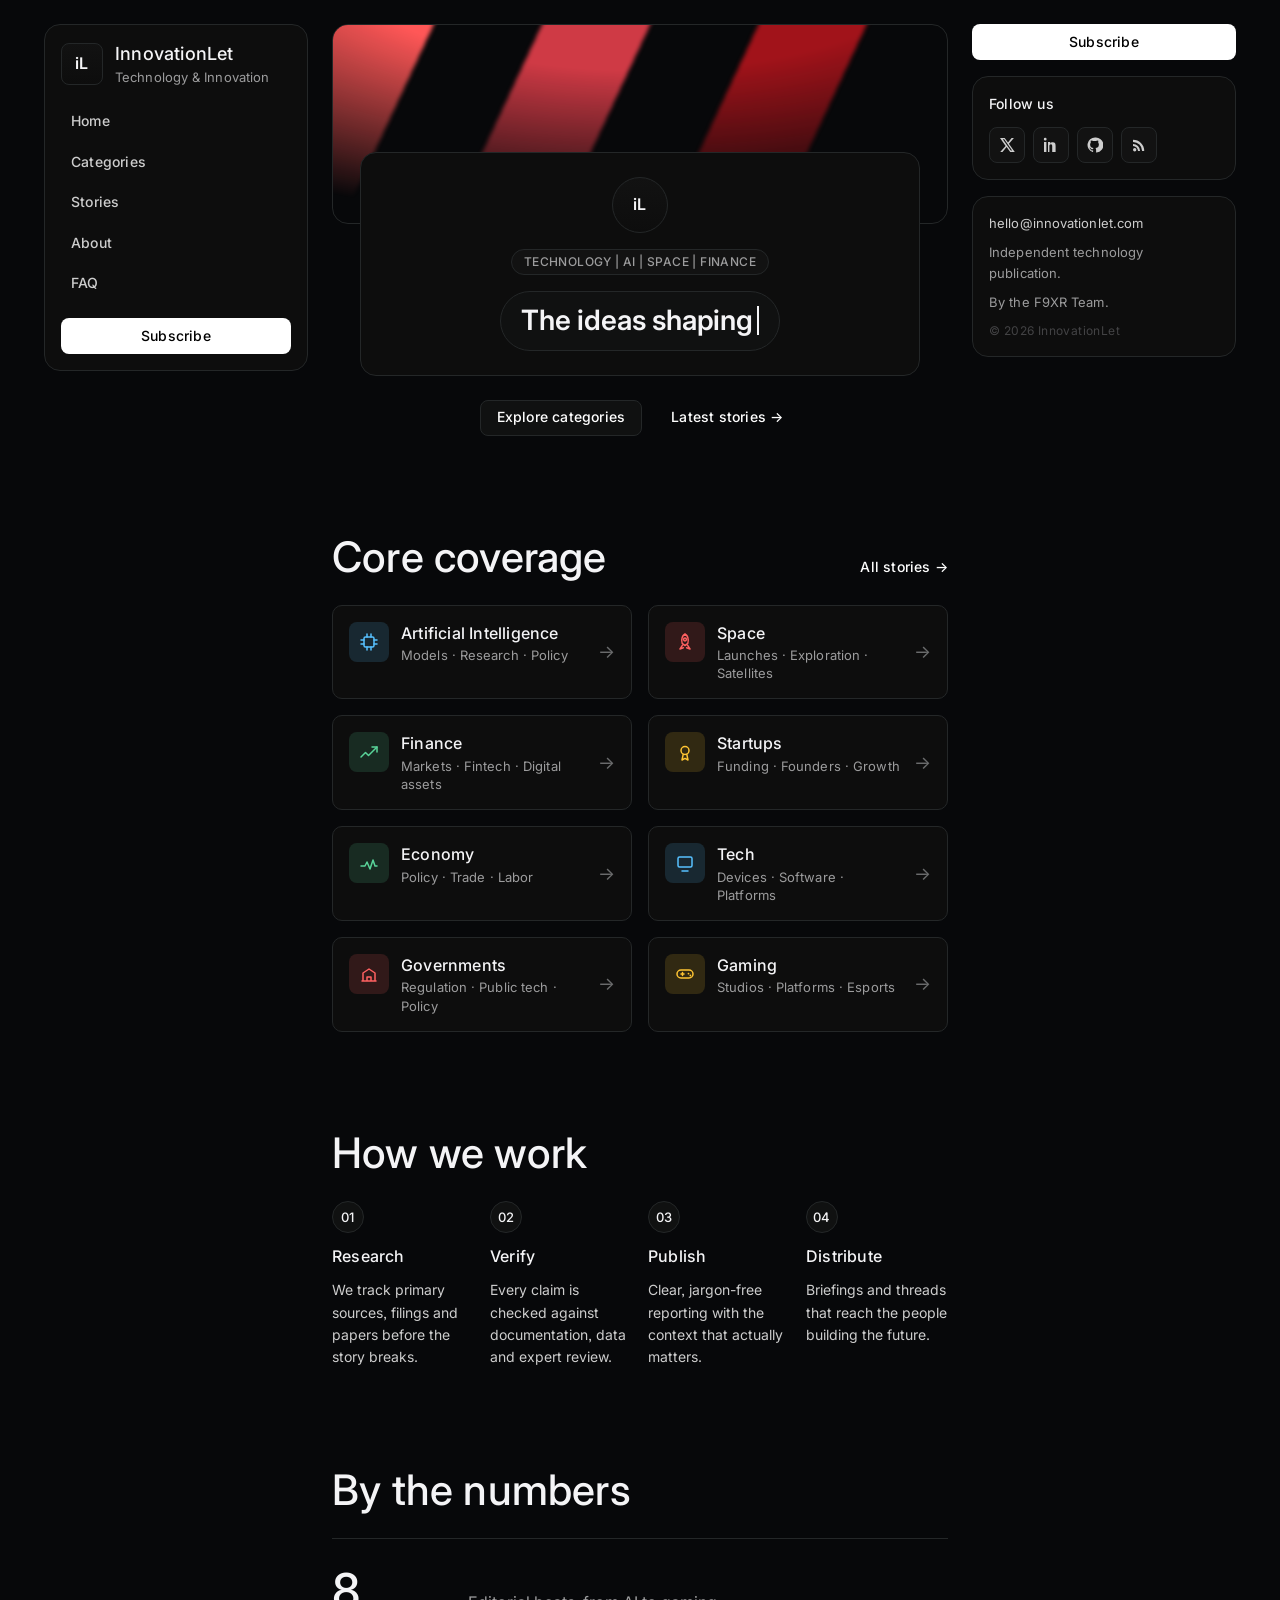
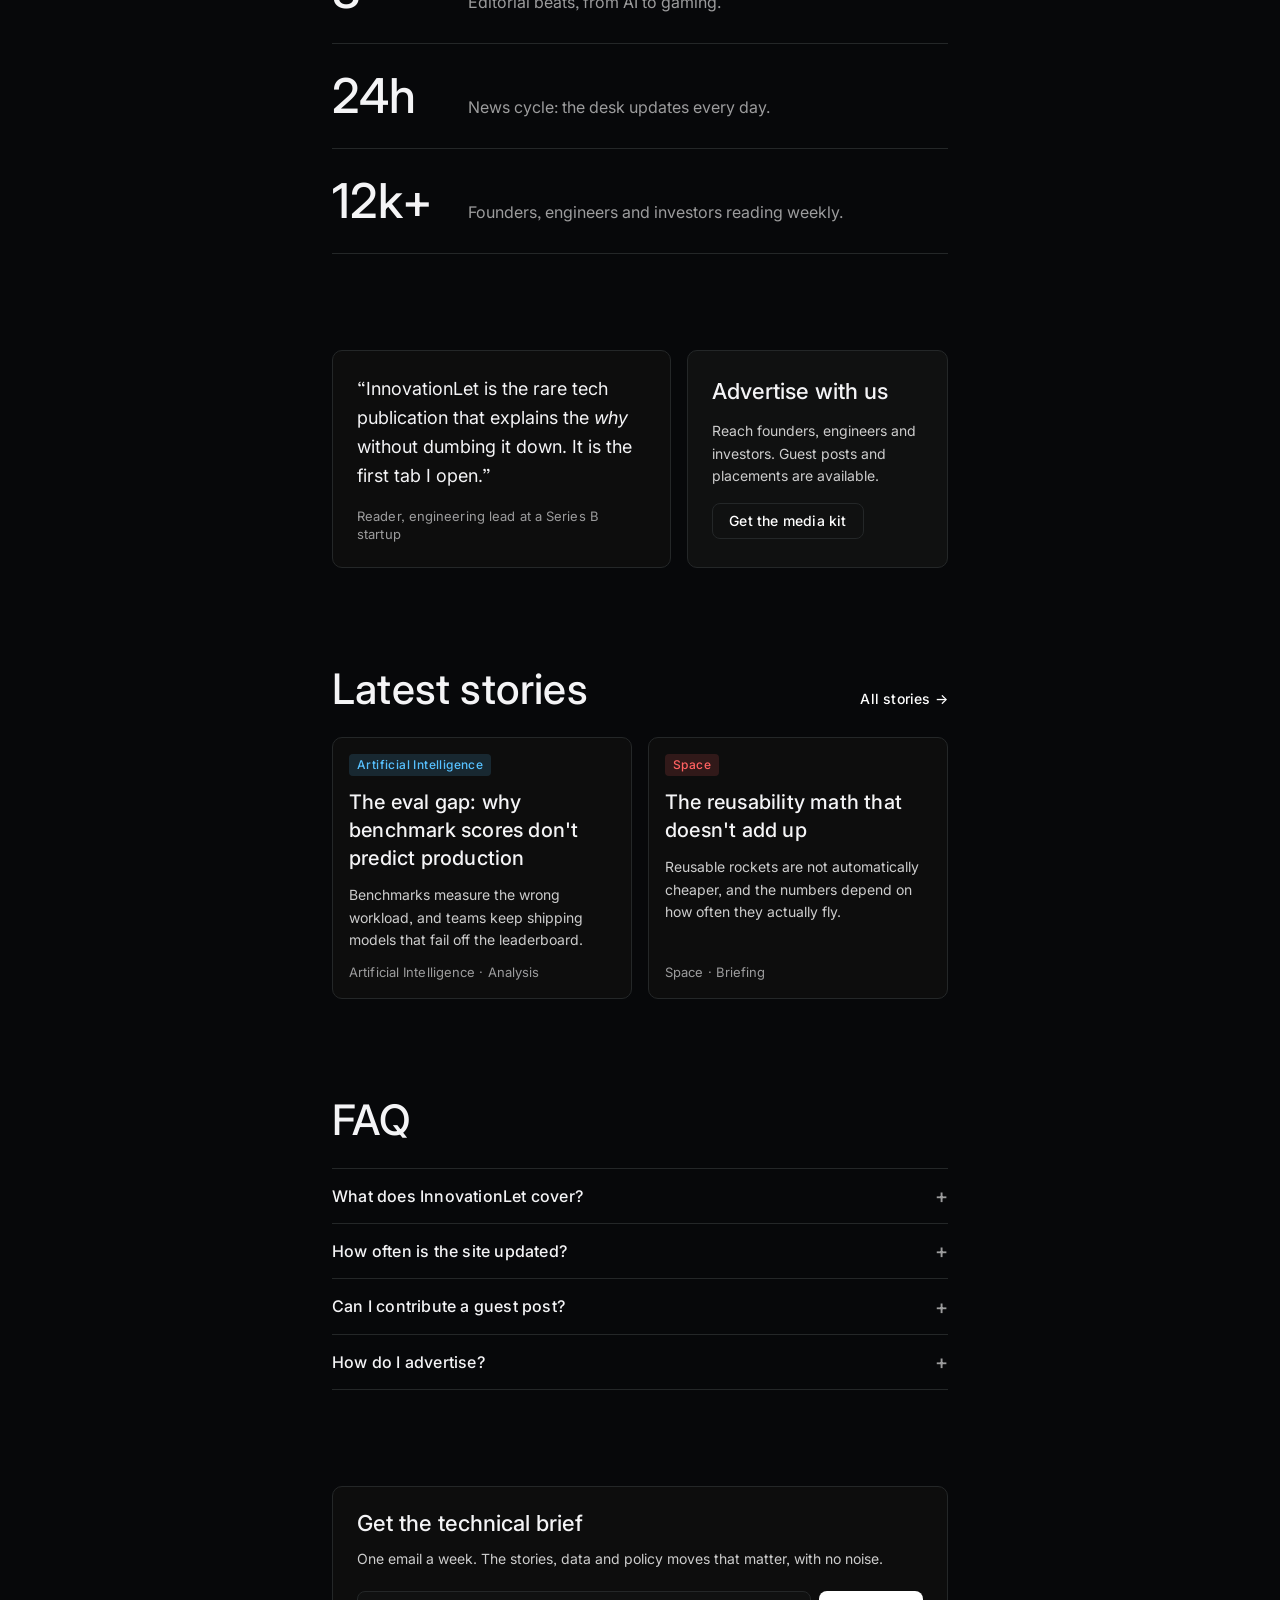
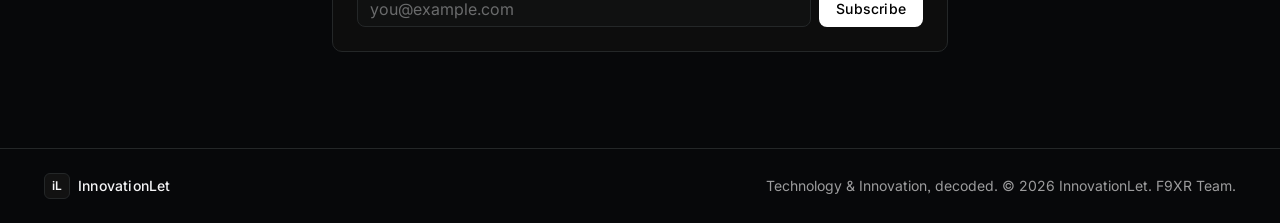
==== commit 27420aed: "Fix desk links, add Gaming, and add SEO plus site assets" ====
--- a/index.html
+++ b/index.html
@@ -4,11 +4,94 @@
 	<meta charset="utf-8">
 	<meta name="viewport" content="width=device-width, initial-scale=1">
 	<title>InnovationLet | Technology &amp; Innovation, Decoded</title>
-	<meta name="description" content="InnovationLet is an independent technology publication covering artificial intelligence, space, finance, startups, economy, tech and governments.">
+	<meta name="description" content="InnovationLet is an independent technology publication covering artificial intelligence, space, finance, startups, economy, tech, governments and gaming.">
+	<meta name="robots" content="index, follow, max-image-preview:large, max-snippet:-1, max-video-preview:-1">
+	<meta name="author" content="InnovationLet Editorial">
+	<link rel="canonical" href="https://innovationlet.github.io/">
+
+	<meta property="og:type" content="website">
+	<meta property="og:site_name" content="InnovationLet">
+	<meta property="og:locale" content="en_US">
+	<meta property="og:title" content="InnovationLet | Technology &amp; Innovation, Decoded">
+	<meta property="og:description" content="Independent technology publication covering artificial intelligence, space, finance, startups, economy, tech, governments and gaming.">
+	<meta property="og:url" content="https://innovationlet.github.io/">
+	<meta property="og:image" content="https://innovationlet.github.io/og-image.png">
+	<meta property="og:image:width" content="1200">
+	<meta property="og:image:height" content="630">
+	<meta property="og:image:alt" content="InnovationLet, technology and innovation decoded">
+
+	<meta name="twitter:card" content="summary_large_image">
+	<meta name="twitter:site" content="@innovationlet">
+	<meta name="twitter:creator" content="@innovationlet">
+	<meta name="twitter:title" content="InnovationLet | Technology &amp; Innovation, Decoded">
+	<meta name="twitter:description" content="Independent technology publication covering artificial intelligence, space, finance, startups, economy, tech, governments and gaming.">
+	<meta name="twitter:image" content="https://innovationlet.github.io/og-image.png">
+
+	<link rel="icon" href="favicon.svg" type="image/svg+xml">
+	<link rel="apple-touch-icon" href="favicon.svg">
+	<link rel="manifest" href="site.webmanifest">
+	<meta name="theme-color" content="#07080a">
+	<meta name="color-scheme" content="dark">
+
 	<link rel="preconnect" href="https://fonts.googleapis.com">
 	<link rel="preconnect" href="https://fonts.gstatic.com" crossorigin>
 	<link href="https://fonts.googleapis.com/css2?family=Inter:wght@400;500;600&display=swap" rel="stylesheet">
 	<link rel="stylesheet" href="style.css">
+
+	<script type="application/ld+json">
+	{
+		"@context": "https://schema.org",
+		"@type": "Organization",
+		"name": "InnovationLet",
+		"url": "https://innovationlet.github.io/",
+		"logo": "https://innovationlet.github.io/favicon.svg",
+		"description": "Independent technology publication covering artificial intelligence, space, finance, startups, economy, tech, governments and gaming.",
+		"sameAs": [
+			"https://twitter.com/innovationlet",
+			"https://github.com/innovationlet",
+			"https://www.linkedin.com/company/innovationlet"
+		]
+	}
+	</script>
+	<script type="application/ld+json">
+	{
+		"@context": "https://schema.org",
+		"@type": "WebSite",
+		"name": "InnovationLet",
+		"alternateName": "InnovationLet Technology & Innovation",
+		"url": "https://innovationlet.github.io/",
+		"inLanguage": "en",
+		"publisher": { "@type": "Organization", "name": "InnovationLet", "url": "https://innovationlet.github.io/" }
+	}
+	</script>
+	<script type="application/ld+json">
+	{
+		"@context": "https://schema.org",
+		"@type": "FAQPage",
+		"mainEntity": [
+			{
+				"@type": "Question",
+				"name": "What does InnovationLet cover?",
+				"acceptedAnswer": { "@type": "Answer", "text": "Eight beats: artificial intelligence, space, finance, startups, economy, tech, governments and gaming. Every story is filed under one of them." }
+			},
+			{
+				"@type": "Question",
+				"name": "How often is InnovationLet updated?",
+				"acceptedAnswer": { "@type": "Answer", "text": "The desk publishes daily, with a longer weekly brief delivered to subscribers." }
+			},
+			{
+				"@type": "Question",
+				"name": "Can I contribute a guest post to InnovationLet?",
+				"acceptedAnswer": { "@type": "Answer", "text": "Yes. Pitch the editorial desk at hello@innovationlet.com and submissions are reviewed weekly." }
+			},
+			{
+				"@type": "Question",
+				"name": "How do I advertise on InnovationLet?",
+				"acceptedAnswer": { "@type": "Answer", "text": "Request the media kit and we will follow up with placements, audience data and rates." }
+			}
+		]
+	}
+	</script>
 </head>
 <body>
 
@@ -60,7 +143,7 @@
 			</div>
 			<div class="cat-grid">
 
-				<a class="cat-card" href="/artificialintelligence">
+				<a class="cat-card" href="/artificial-intelligence/">
 					<span class="cat-card__icon" data-accent="blue" aria-hidden="true">
 						<svg width="20" height="20" viewBox="0 0 20 20" fill="none" stroke="currentColor" stroke-width="1.5" stroke-linecap="round" stroke-linejoin="round"><rect x="5" y="5" width="10" height="10" rx="1.5"/><path d="M8 2v3M12 2v3M8 15v3M12 15v3M2 8h3M2 12h3M15 8h3M15 12h3"/></svg>
 					</span>
@@ -71,7 +154,7 @@
 					<span class="cat-card__arrow" aria-hidden="true">&rarr;</span>
 				</a>
 
-				<a class="cat-card" href="/space">
+				<a class="cat-card" href="/space/">
 					<span class="cat-card__icon" data-accent="red" aria-hidden="true">
 						<svg width="20" height="20" viewBox="0 0 20 20" fill="none" stroke="currentColor" stroke-width="1.5" stroke-linecap="round" stroke-linejoin="round"><path d="M10 2c2.8 1.8 3.8 5.6 2.8 9.4L10 13.6 7.2 11.4C6.2 7.6 7.2 3.8 10 2z"/><path d="M7.5 13.2 5 17l3.4-1.2M12.5 13.2 15 17l-3.4-1.2"/><circle cx="10" cy="7.5" r="1.4"/></svg>
 					</span>
@@ -82,7 +165,7 @@
 					<span class="cat-card__arrow" aria-hidden="true">&rarr;</span>
 				</a>
 
-				<a class="cat-card" href="/finance">
+				<a class="cat-card" href="/finance/">
 					<span class="cat-card__icon" data-accent="green" aria-hidden="true">
 						<svg width="20" height="20" viewBox="0 0 20 20" fill="none" stroke="currentColor" stroke-width="1.5" stroke-linecap="round" stroke-linejoin="round"><path d="M2 15l4.5-4.5 3 3L18 5"/><path d="M13 5h5v5"/></svg>
 					</span>
@@ -93,7 +176,7 @@
 					<span class="cat-card__arrow" aria-hidden="true">&rarr;</span>
 				</a>
 
-				<a class="cat-card" href="/startups">
+				<a class="cat-card" href="/startups/">
 					<span class="cat-card__icon" data-accent="yellow" aria-hidden="true">
 						<svg width="20" height="20" viewBox="0 0 20 20" fill="none" stroke="currentColor" stroke-width="1.5" stroke-linecap="round" stroke-linejoin="round"><circle cx="10" cy="8.5" r="4"/><path d="M8.2 12.4 7 18l3-1.6L13 18l-1.2-5.6"/></svg>
 					</span>
@@ -104,7 +187,7 @@
 					<span class="cat-card__arrow" aria-hidden="true">&rarr;</span>
 				</a>
 
-				<a class="cat-card" href="/ecomomy">
+				<a class="cat-card" href="/economy/">
 					<span class="cat-card__icon" data-accent="green" aria-hidden="true">
 						<svg width="20" height="20" viewBox="0 0 20 20" fill="none" stroke="currentColor" stroke-width="1.5" stroke-linecap="round" stroke-linejoin="round"><path d="M2 13h4l2-4 3 7 3-9 2 6h2"/></svg>
 					</span>
@@ -115,7 +198,7 @@
 					<span class="cat-card__arrow" aria-hidden="true">&rarr;</span>
 				</a>
 
-				<a class="cat-card" href="/tech">
+				<a class="cat-card" href="/tech/">
 					<span class="cat-card__icon" data-accent="blue" aria-hidden="true">
 						<svg width="20" height="20" viewBox="0 0 20 20" fill="none" stroke="currentColor" stroke-width="1.5" stroke-linecap="round" stroke-linejoin="round"><rect x="3" y="4" width="14" height="10" rx="1.5"/><path d="M7 18h6"/></svg>
 					</span>
@@ -126,13 +209,24 @@
 					<span class="cat-card__arrow" aria-hidden="true">&rarr;</span>
 				</a>
 
-				<a class="cat-card" href="/goverments">
+				<a class="cat-card" href="/governments/">
 					<span class="cat-card__icon" data-accent="red" aria-hidden="true">
 						<svg width="20" height="20" viewBox="0 0 20 20" fill="none" stroke="currentColor" stroke-width="1.5" stroke-linecap="round" stroke-linejoin="round"><path d="M3 17h14M4 17V9l6-4 6 4v8M8 17v-4h4v4"/></svg>
 					</span>
 					<span class="cat-card__body">
 						<span class="cat-card__name">Governments</span>
 						<span class="cat-card__meta">Regulation &middot; Public tech &middot; Policy</span>
+					</span>
+					<span class="cat-card__arrow" aria-hidden="true">&rarr;</span>
+				</a>
+
+				<a class="cat-card" href="/gaming/">
+					<span class="cat-card__icon" data-accent="yellow" aria-hidden="true">
+						<svg width="20" height="20" viewBox="0 0 20 20" fill="none" stroke="currentColor" stroke-width="1.5" stroke-linecap="round" stroke-linejoin="round"><rect x="2" y="6" width="16" height="8" rx="4"/><path d="M6 10h3M7.5 8.5v3"/><circle cx="13.5" cy="9.6" r="0.9" fill="currentColor" stroke="none"/><circle cx="15.4" cy="11.5" r="0.9" fill="currentColor" stroke="none"/></svg>
+					</span>
+					<span class="cat-card__body">
+						<span class="cat-card__name">Gaming</span>
+						<span class="cat-card__meta">Studios &middot; Platforms &middot; Esports</span>
 					</span>
 					<span class="cat-card__arrow" aria-hidden="true">&rarr;</span>
 				</a>
@@ -174,8 +268,8 @@
 			</div>
 			<div class="stats">
 				<div class="stats__row">
-					<span class="stats__num">7</span>
-					<span class="stats__label">Editorial beats, from AI to governments.</span>
+					<span class="stats__num">8</span>
+					<span class="stats__label">Editorial beats, from AI to gaming.</span>
 				</div>
 				<div class="stats__row">
 					<span class="stats__num">24h</span>
@@ -209,18 +303,18 @@
 			</div>
 			<div class="post-grid">
 
-				<a class="post-card" href="#stories">
+				<a class="post-card" href="/artificial-intelligence/2026/01/20/the-eval-gap.html">
 					<span class="post-card__tag tag--blue">Artificial Intelligence</span>
-					<h3>The new economics of open-weight models</h3>
-					<p>Why the cost curve for frontier AI is about to bend, and who stands to win.</p>
-					<span class="post-card__meta">6 min read &middot; Analysis</span>
-				</a>
-
-				<a class="post-card" href="#stories">
+					<h3>The eval gap: why benchmark scores don't predict production</h3>
+					<p>Benchmarks measure the wrong workload, and teams keep shipping models that fail off the leaderboard.</p>
+					<span class="post-card__meta">Artificial Intelligence &middot; Analysis</span>
+				</a>
+
+				<a class="post-card" href="/space/2026/01/15/reusability-math.html">
 					<span class="post-card__tag tag--red">Space</span>
-					<h3>Inside the private launch boom</h3>
-					<p>A record year for commercial launch, mapped by mission and market.</p>
-					<span class="post-card__meta">4 min read &middot; Briefing</span>
+					<h3>The reusability math that doesn't add up</h3>
+					<p>Reusable rockets are not automatically cheaper, and the numbers depend on how often they actually fly.</p>
+					<span class="post-card__meta">Space &middot; Briefing</span>
 				</a>
 
 			</div>
@@ -233,7 +327,7 @@
 			<div class="faq">
 				<details>
 					<summary>What does InnovationLet cover?</summary>
-					<p>Seven beats: artificial intelligence, space, finance, startups, economy, tech and governments. Every story is filed under one of them.</p>
+					<p>Eight beats: artificial intelligence, space, finance, startups, economy, tech, governments and gaming. Every story is filed under one of them.</p>
 				</details>
 				<details>
 					<summary>How often is the site updated?</summary>
@@ -271,16 +365,16 @@
 			<section class="panel follow-card">
 				<h3>Follow us</h3>
 				<div class="socials">
-					<a href="#" aria-label="X">
+					<a href="https://twitter.com/innovationlet" target="_blank" rel="me noopener" aria-label="X">
 						<svg width="16" height="16" viewBox="0 0 16 16" fill="currentColor"><path d="M12.6 1h2.3L9.9 6.7 15.8 15h-4.6l-3.6-4.9L3.5 15H1.2l5.4-6.1L1 1h4.7l3.3 4.5L12.6 1zm-.8 12.6h1.3L5.2 2.3H3.8l8 11.3z"/></svg>
 					</a>
-					<a href="#" aria-label="LinkedIn">
+					<a href="https://www.linkedin.com/company/innovationlet" target="_blank" rel="me noopener" aria-label="LinkedIn">
 						<svg width="16" height="16" viewBox="0 0 16 16" fill="currentColor"><path d="M3.6 2.2a1.4 1.4 0 1 1-2.8 0 1.4 1.4 0 0 1 2.8 0zM1 5h2.4v10H1V5zm4 0h2.3v1.4h.1c.3-.6 1.1-1.2 2.3-1.2 2.5 0 2.9 1.6 2.9 3.7V15H9.2V9.4c0-1 0-2.2-1.3-2.2s-1.5 1-1.5 2.1V15H5V5z"/></svg>
 					</a>
-					<a href="#" aria-label="GitHub">
+					<a href="https://github.com/innovationlet" target="_blank" rel="me noopener" aria-label="GitHub">
 						<svg width="16" height="16" viewBox="0 0 16 16" fill="currentColor"><path d="M8 .5a7.5 7.5 0 0 0-2.4 14.6c.4.1.5-.2.5-.4v-1.4c-2.1.5-2.6-1-2.6-1-.3-.9-.8-1.1-.8-1.1-.7-.5 0-.5 0-.5.7 0 1.1.7 1.1.7.7 1.2 1.8.8 2.2.6.1-.5.3-.8.5-1-1.7-.2-3.4-.8-3.4-3.6 0-.8.3-1.5.7-2 0-.2-.3-.9.1-2 0 0 .7-.2 2.2.7a5.2 5.2 0 0 1 2.8 0c1.5-.9 2.2-.7 2.2-.7.4 1.1.1 1.8.1 2 .4.5.7 1.2.7 2 0 2.8-1.7 3.4-3.4 3.6.3.3.6.9.6 1.7v2.5c0 .2.1.5.5.4A7.5 7.5 0 0 0 8 .5z"/></svg>
 					</a>
-					<a href="#" aria-label="RSS">
+					<a href="https://innovationlet.github.io/tech/feed.xml" type="application/rss+xml" aria-label="RSS">
 						<svg width="16" height="16" viewBox="0 0 16 16" fill="currentColor"><path d="M2 2.8a11.2 11.2 0 0 1 11.2 11.2h-2.1A9.1 9.1 0 0 0 2 4.9V2.8zm0 4.1A7.3 7.3 0 0 1 9.1 14H7A5.2 5.2 0 0 0 2 8.9V6.9zM3.7 11a1.7 1.7 0 1 1 0 3.4 1.7 1.7 0 0 1 0-3.4z"/></svg>
 					</a>
 				</div>
